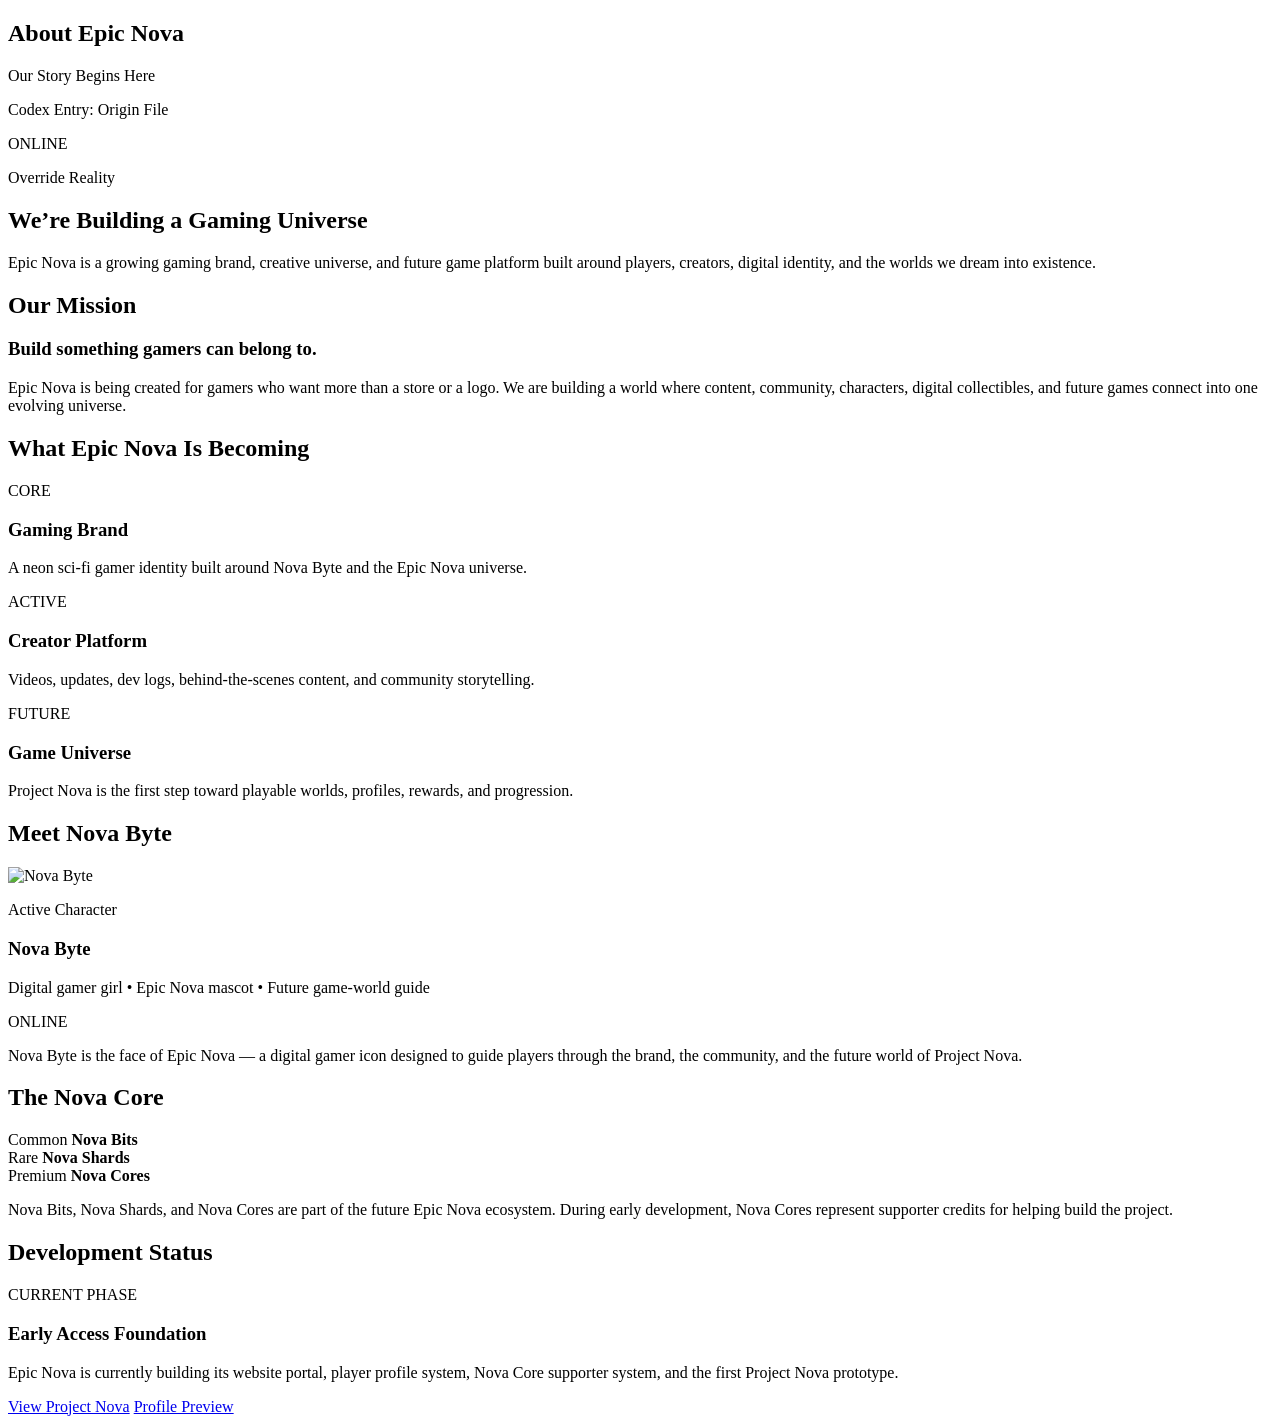
==== about.html @ b068dabb "Create about.html" ====
<!--html code-->

<!DOCTYPE html>
 <html lang="en">
  <head>
    <meta charset="UTF-8" />
    <meta name="viewport" content="width=device-width,initial-scale=1.0" />

   <title>About Epic Nova | Our Mission</title>

   <link rel="stylesheet" href="CSS/style.css" />
  </head>

  <body>

    <div id="navbar"></div>

  <main class="about-page">

    <section class="hud-card about-terminal">

      <div class="hud-top">
        <div>
          <h2>About Epic Nova</h2>

          <p class="subtitle">
            Our Story Begins Here
          </p>

          <p class="eyebrow">
            Codex Entry: Origin File
          </p>
        </div>

        <span class="status">ONLINE</span>
      </div>

      <div class="terminal-hero">
        <p class="eyebrow">Override Reality</p>
        <h1>We’re Building a Gaming Universe</h1>
        <p>
          Epic Nova is a growing gaming brand, creative universe, and future game platform
          built around players, creators, digital identity, and the worlds we dream into existence.
        </p>
      </div>

      <section class="dev-section">
        <h2>Our Mission</h2>

        <div class="log-card">
          <h3>Build something gamers can belong to.</h3>
          <p>
            Epic Nova is being created for gamers who want more than a store or a logo.
            We are building a world where content, community, characters, digital collectibles,
            and future games connect into one evolving universe.
          </p>
        </div>
      </section>

      <section class="dev-section">
        <h2>What Epic Nova Is Becoming</h2>

        <div class="unlock-grid">

          <div class="unlock-card">
            <span>CORE</span>
            <h3>Gaming Brand</h3>
            <p>A neon sci-fi gamer identity built around Nova Byte and the Epic Nova universe.</p>
          </div>

          <div class="unlock-card">
            <span>ACTIVE</span>
            <h3>Creator Platform</h3>
            <p>Videos, updates, dev logs, behind-the-scenes content, and community storytelling.</p>
          </div>

          <div class="unlock-card">
            <span>FUTURE</span>
            <h3>Game Universe</h3>
            <p>Project Nova is the first step toward playable worlds, profiles, rewards, and progression.</p>
          </div>

        </div>
      </section>

      <section class="dev-section">
        <h2>Meet Nova Byte</h2>

        <div class="player-card nova-guide-card">
          <div class="avatar-frame">
            <img 
              src="images/Nova-Profile-Pic.png"
              alt="Nova Byte"
              class="avatar-image"
            />
          </div>

          <div class="player-info">
            <p class="player-label">Active Character</p>
            <h3>Nova Byte</h3>
            <p>Digital gamer girl • Epic Nova mascot • Future game-world guide</p>
          </div>

          <div class="player-badge">ONLINE</div>
        </div>

        <p class="store-note">
          Nova Byte is the face of Epic Nova — a digital gamer icon designed to guide players
          through the brand, the community, and the future world of Project Nova.
        </p>
      </section>

      <section class="dev-section">
        <h2>The Nova Core</h2>

        <div class="terminal-grid">

          <div class="terminal-panel">
            <span class="panel-label">Common</span>
            <strong>Nova Bits</strong>
          </div>

          <div class="terminal-panel">
            <span class="panel-label">Rare</span>
            <strong>Nova Shards</strong>
          </div>

          <div class="terminal-panel">
            <span class="panel-label">Premium</span>
            <strong>Nova Cores</strong>
          </div>

        </div>

        <p class="store-note">
          Nova Bits, Nova Shards, and Nova Cores are part of the future Epic Nova ecosystem.
          During early development, Nova Cores represent supporter credits for helping build the project.
        </p>
      </section>

      <section class="dev-section">
        <h2>Development Status</h2>

        <div class="log-card">
          <p class="log-date">CURRENT PHASE</p>
          <h3>Early Access Foundation</h3>
          <p>
            Epic Nova is currently building its website portal, player profile system,
            Nova Core supporter system, and the first Project Nova prototype.
          </p>
        </div>
      </section>

      <div class="hud-buttons">
        <a href="project-nova.html" class="btn ghost">View Project Nova</a>
        <a href="profile.html" class="btn">Profile Preview</a>
      </div>

    </section>

  </main>

   <div id="footer"></div>

   <script src="JS/script.js"></script>
  </body>
 </html>
---- CSS/style.css ----
/*code*/
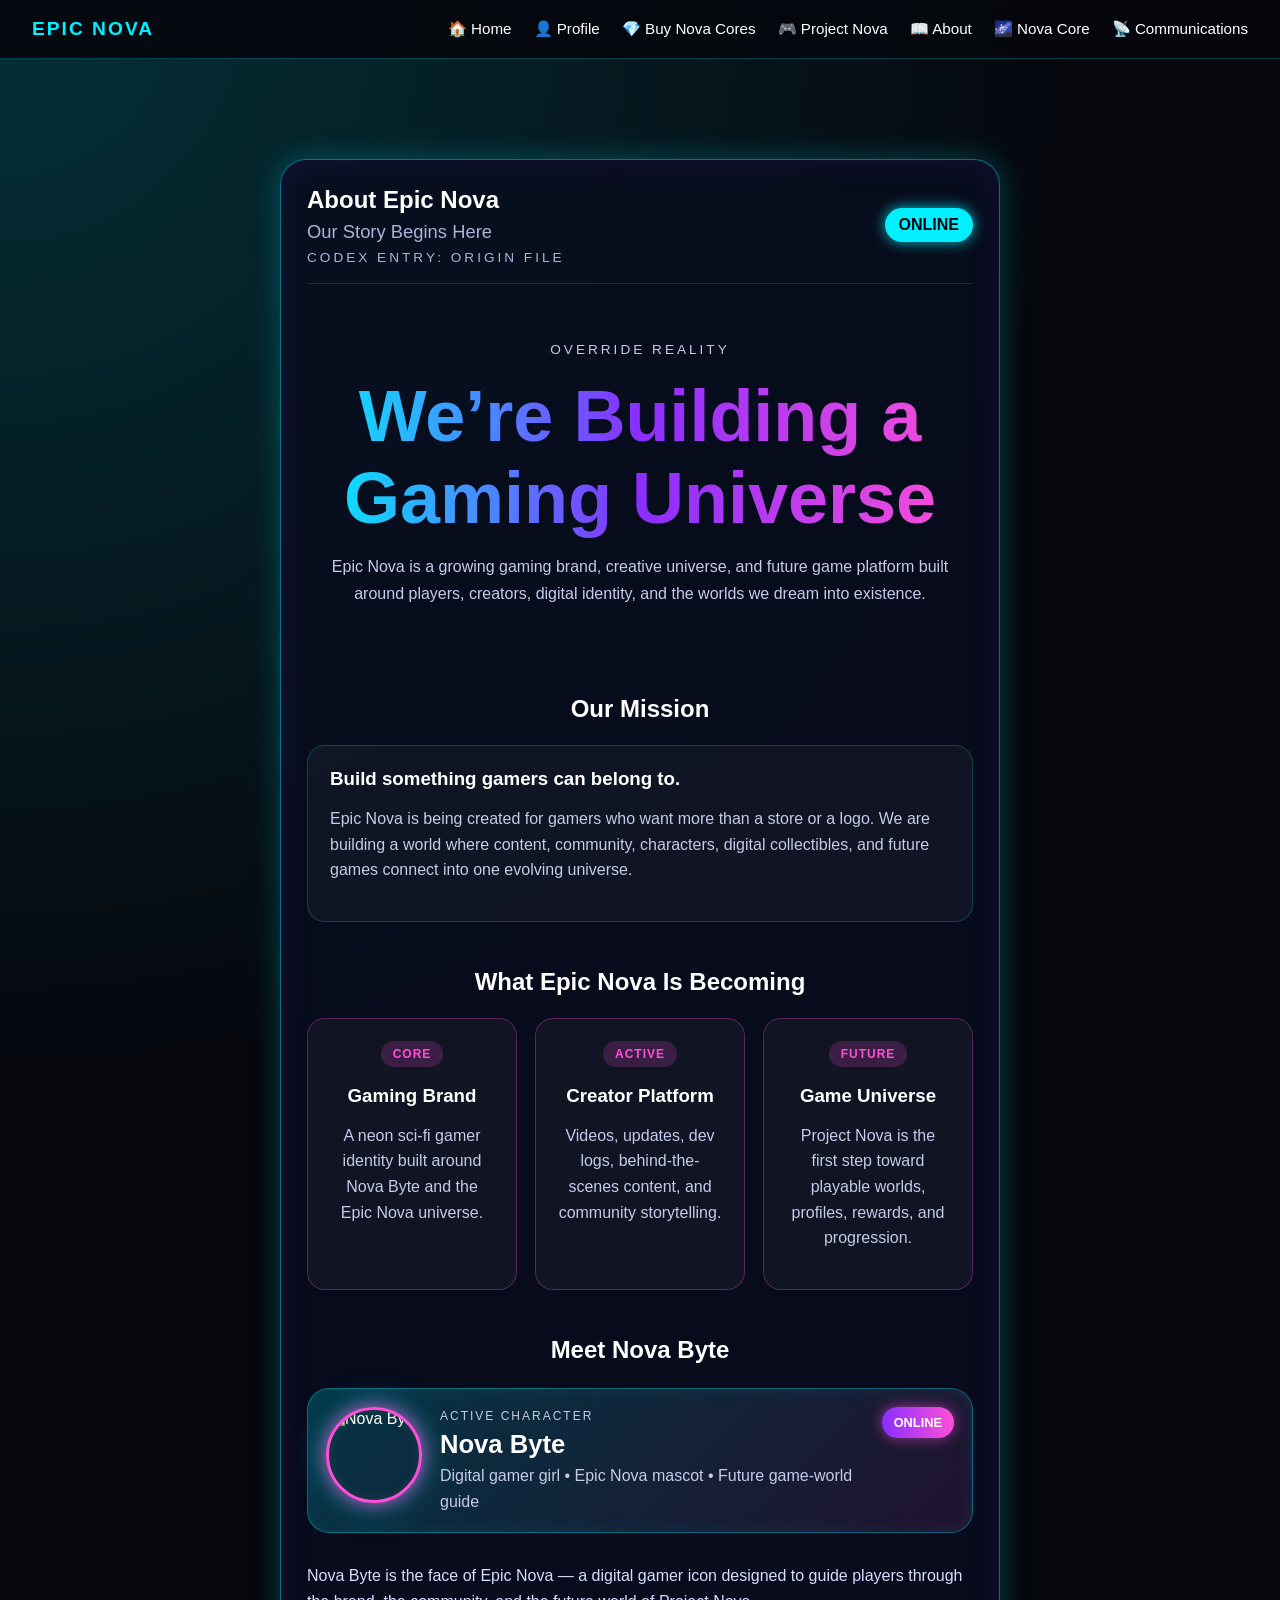
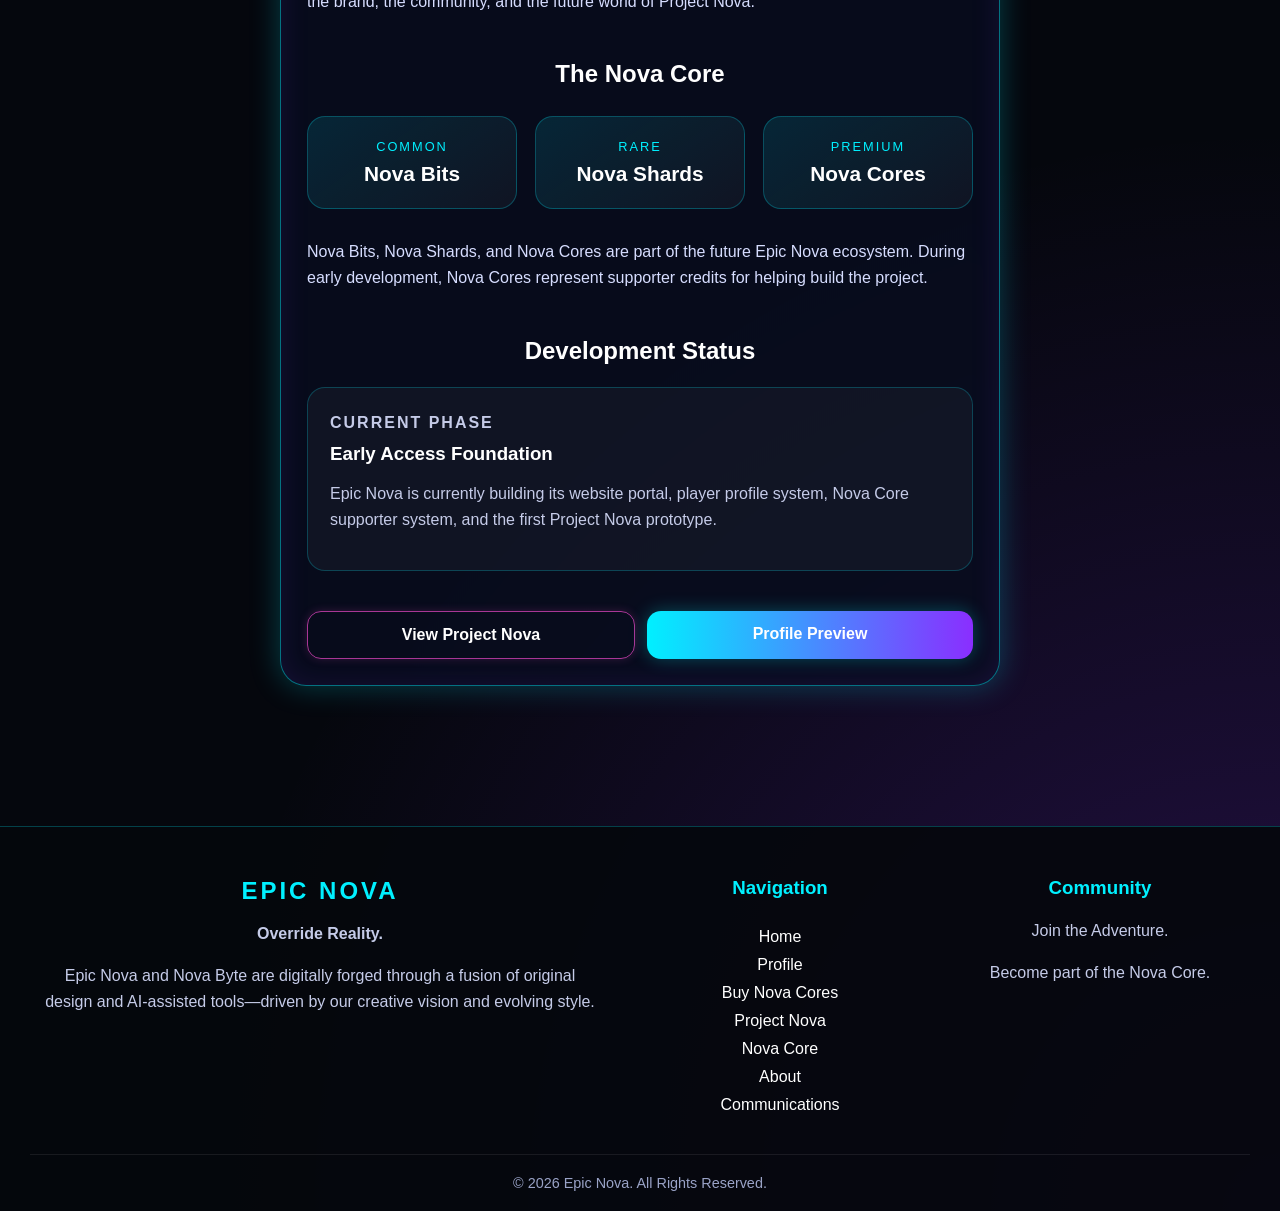
==== commit 1a577489: "Update about.html" ====
--- a/about.html
+++ b/about.html
@@ -89,7 +89,7 @@
         <div class="player-card nova-guide-card">
           <div class="avatar-frame">
             <img 
-              src="images/Nova-Profile-Pic.png"
+              src="./images/Nova-Profile-Pic.png"
               alt="Nova Byte"
               class="avatar-image"
             />
--- a/CSS/style.css
+++ b/CSS/style.css
@@ -1 +1,994 @@
-/*code*/
+* {
+  box-sizing: border-box;
+}
+
+html {
+  scroll-behavior: smooth;
+}
+
+body {
+  margin: 0;
+  font-family: Arial, sans-serif;
+  color: white;
+  background:
+    radial-gradient(circle at top left, rgba(0, 240, 255, 0.18), transparent 35%),
+    radial-gradient(circle at bottom right, rgba(138, 46, 255, 0.25), transparent 35%),
+    #05070d;
+}
+
+/* ===========================
+   NAVIGATION
+=========================== */
+
+.main-nav {
+  width: 100%;
+  display: flex;
+  justify-content: space-between;
+  align-items: center;
+  padding: 18px 32px;
+  background: rgba(5, 7, 13, 0.9);
+  border-bottom: 1px solid rgba(0, 240, 255, 0.25);
+  backdrop-filter: blur(14px);
+  position: sticky;
+  top: 0;
+  z-index: 1000;
+}
+
+.nav-logo {
+  font-size: 1.2rem;
+  font-weight: bold;
+  text-decoration: none;
+  color: #00f0ff;
+  letter-spacing: 2px;
+}
+
+.nav-links {
+  display: flex;
+  gap: 22px;
+  flex-wrap: wrap;
+}
+
+.nav-links a {
+  color: white;
+  text-decoration: none;
+  font-size: 0.95rem;
+  transition: 0.2s;
+}
+
+.nav-links a:hover {
+  color: #00f0ff;
+  text-shadow: 0 0 12px #00f0ff;
+}
+
+/* ===========================
+   HERO
+=========================== */
+
+.hero {
+  min-height: 100vh;
+  padding: 40px 20px 70px;
+  text-align: center;
+}
+
+.logo {
+  width: min(85vw, 520px);
+  margin-bottom: 20px;
+  filter: drop-shadow(0 0 24px rgba(0, 240, 255, 0.45));
+}
+
+.eyebrow {
+  color: #00f0ff;
+  text-transform: uppercase;
+  letter-spacing: 3px;
+  font-size: 0.85rem;
+}
+
+h1 {
+  margin: 0;
+  font-size: clamp(3rem, 10vw, 6rem);
+  background: linear-gradient(90deg, #00f0ff, #8a2eff, #ff4fd8);
+  -webkit-background-clip: text;
+  -webkit-text-fill-color: transparent;
+}
+
+.tagline {
+  margin-top: 8px;
+  font-size: 1.4rem;
+  color: #cfd7ff;
+}
+
+/* ===========================
+   HUD CARD
+=========================== */
+
+.hud-card {
+  width: min(100%, 720px);
+  margin: 40px auto 0;
+  padding: 26px;
+  border-radius: 26px;
+  background: rgba(8, 13, 30, 0.88);
+  border: 1px solid rgba(0, 240, 255, 0.45);
+  box-shadow:
+    0 0 30px rgba(0, 240, 255, 0.25),
+    inset 0 0 30px rgba(138, 46, 255, 0.12);
+  backdrop-filter: blur(12px);
+}
+
+.hud-top {
+  display: flex;
+  justify-content: space-between;
+  align-items: center;
+  text-align: left;
+  padding-bottom: 18px;
+  border-bottom: 1px solid rgba(255, 255, 255, 0.12);
+}
+
+.hud-top h2 {
+  margin: 0;
+}
+
+.hud-top p {
+  margin: 4px 0 0;
+  color: #aab4d8;
+}
+
+.status {
+  padding: 8px 14px;
+  border-radius: 999px;
+  background: #00f0ff;
+  color: #05070d;
+  font-weight: bold;
+  box-shadow: 0 0 14px rgba(0, 240, 255, 0.8);
+}
+
+/* ===========================
+   PLAYER CARD
+=========================== */
+
+.player-card {
+  margin: 24px 0;
+  padding: 18px;
+  display: flex;
+  align-items: center;
+  gap: 18px;
+  border-radius: 22px;
+  background: linear-gradient(
+    135deg,
+    rgba(0, 240, 255, 0.18),
+    rgba(255, 79, 216, 0.1)
+  );
+  border: 1px solid rgba(0, 240, 255, 0.35);
+  box-shadow: inset 0 0 22px rgba(0, 240, 255, 0.08);
+}
+
+.avatar-ring,
+.avatar-frame {
+  width: 96px;
+  height: 96px;
+  border-radius: 50%;
+  overflow: hidden;
+  flex-shrink: 0;
+  border: 3px solid #ff4fd8;
+  box-shadow:
+    0 0 18px rgba(255, 79, 216, 0.75),
+    0 0 35px rgba(0, 240, 255, 0.45),
+    inset 0 0 12px rgba(255, 255, 255, 0.08);
+}
+
+.avatar-ring {
+  display: flex;
+  align-items: center;
+  justify-content: center;
+  color: #00f0ff;
+  font-weight: bold;
+  font-size: 1.2rem;
+}
+
+.avatar-image {
+  width: 100%;
+  height: 100%;
+  object-fit: cover;
+  display: block;
+}
+
+/* Nova Guide Card */
+
+.nova-guide-card {
+  align-items: flex-start;
+}
+
+.nova-guide-card .player-info p {
+  line-height: 1.6;
+}
+
+.nova-ready {
+  margin-top: 12px !important;
+  color: #00f0ff !important;
+  font-weight: bold;
+}
+
+.player-info {
+  flex: 1;
+  text-align: left;
+}
+
+.player-label {
+  margin: 0;
+  color: #00f0ff;
+  font-size: 0.75rem;
+  text-transform: uppercase;
+  letter-spacing: 2px;
+}
+
+.player-info h3 {
+  margin: 4px 0;
+  font-size: 1.6rem;
+}
+
+.player-info p {
+  margin: 0;
+  color: #c5cbe8;
+}
+
+.player-badge {
+  padding: 8px 12px;
+  border-radius: 999px;
+  background: linear-gradient(90deg, #8a2eff, #ff4fd8);
+  color: white;
+  font-weight: bold;
+  font-size: 0.8rem;
+  box-shadow: 0 0 14px rgba(255, 79, 216, 0.6);
+}
+
+/* ===========================
+   STASH
+=========================== */
+
+.stash-grid {
+  display: grid;
+  grid-template-columns: repeat(3, 1fr);
+  gap: 14px;
+}
+
+.stash-box {
+  padding: 24px;
+  text-align: center;
+  border-radius: 18px;
+  background: linear-gradient(
+    145deg,
+    rgba(0, 240, 255, 0.12),
+    rgba(255, 255, 255, 0.04)
+  );
+  border: 1px solid rgba(0, 240, 255, 0.25);
+  transition: 0.25s ease;
+}
+
+.stash-box:hover {
+  transform: translateY(-4px);
+}
+
+.currency-icon {
+  width: 90px;
+  height: 90px;
+  object-fit: contain;
+  display: block;
+  margin: 0 auto 10px;
+  filter: drop-shadow(0 0 12px rgba(0, 240, 255, 0.7));
+  transition: 0.25s ease;
+}
+
+.stash-box:hover .currency-icon {
+  transform: scale(1.12);
+}
+
+.stash-box span {
+  display: block;
+  color: #aaf6ff;
+  font-size: 0.8rem;
+  margin-bottom: 8px;
+}
+
+.stash-box strong {
+  display: block;
+  font-size: 2.4rem;
+  font-weight: 800;
+  text-shadow: 0 0 12px rgba(0, 240, 255, 0.8);
+}
+
+.premium,
+.featured {
+  border-color: rgba(255, 79, 216, 0.7);
+  box-shadow: 0 0 18px rgba(255, 79, 216, 0.25);
+}
+
+/* ===========================
+   ENERGY
+=========================== */
+
+.energy-bar {
+  margin: 24px 0;
+}
+
+.energy-label {
+  display: flex;
+  justify-content: space-between;
+  margin-bottom: 8px;
+  color: #cfd7ff;
+}
+
+.bar {
+  height: 14px;
+  border-radius: 999px;
+  overflow: hidden;
+  background: #101629;
+  border: 1px solid rgba(0, 240, 255, 0.4);
+}
+
+.fill {
+  width: 72%;
+  height: 100%;
+  background: linear-gradient(90deg, #00f0ff, #8a2eff, #ff4fd8);
+  box-shadow: 0 0 18px rgba(0, 240, 255, 0.8);
+}
+
+/* ===========================
+   BUTTONS
+=========================== */
+
+.hud-buttons {
+  margin-top: 40px;
+  display: flex;
+  gap: 12px;
+  flex-wrap: wrap;
+  justify-content: center;
+}
+
+.hud-buttons .btn {
+  flex: 1;
+  min-width: 180px;
+}
+
+.btn {
+  display: inline-block;
+  padding: 14px 20px;
+  border-radius: 14px;
+  text-decoration: none;
+  text-align: center;
+  color: white;
+  font-weight: bold;
+  background: linear-gradient(90deg, #00f0ff, #8a2eff);
+  box-shadow: 0 0 18px rgba(0, 240, 255, 0.28);
+  transition: 0.2s ease;
+}
+
+.btn:hover {
+  transform: translateY(-2px) scale(1.03);
+}
+
+.ghost {
+  background: transparent;
+  border: 1px solid rgba(255, 79, 216, 0.65);
+  box-shadow: 0 0 10px rgba(255, 79, 216, 0.18);
+}
+
+/* ===========================
+   CONTENT
+=========================== */
+
+.section {
+  padding: 80px 20px;
+  text-align: center;
+}
+
+.section h2 {
+  margin: 0;
+  font-size: clamp(2rem, 6vw, 3rem);
+}
+
+.section p {
+  max-width: 650px;
+  margin: 14px auto;
+  color: #c5cbe8;
+  line-height: 1.6;
+}
+
+.alt {
+  background: rgba(255, 255, 255, 0.03);
+}
+
+/* ===========================
+   FORM
+=========================== */
+
+form {
+  margin-top: 24px;
+}
+
+input {
+  width: min(100%, 340px);
+  padding: 15px;
+  border-radius: 14px;
+  border: 1px solid rgba(0, 240, 255, 0.35);
+  background: rgba(255, 255, 255, 0.08);
+  color: white;
+  text-align: center;
+}
+
+textarea {
+  width: 100%;
+  padding: 15px;
+  border-radius: 14px;
+  border: 1px solid rgba(0,240,255,.35);
+  background: rgba(255,255,255,.08);
+  background-color: rgba(255,255,255,.08);
+  color: white;
+  font-family: inherit;
+  font-size: 1rem;
+  resize: vertical;
+  min-height: 150px;
+
+  appearance: none;
+  -webkit-appearance: none;
+
+  outline: none;
+}
+
+textarea::placeholder {
+  color: #9aa3c7;
+}
+
+.form-btn {
+  margin-left: 8px;
+}
+
+/* ===========================
+   PROFILE / STORE PAGES
+=========================== */
+
+.profile-page,
+.store-page,
+.project-page,
+.about-page {
+  min-height: 100vh;
+  padding: 60px 20px;
+  display: flex;
+  justify-content: center;
+  align-items: flex-start;
+}
+
+.profile-card {
+  max-width: 760px;
+}
+
+.empty-profile {
+  opacity: 0.95;
+}
+
+.profile-form {
+  display: grid;
+  gap: 16px;
+  margin: 24px 0;
+}
+
+.profile-form label {
+  text-align: left;
+  color: #aaf6ff;
+  font-size: 0.85rem;
+  letter-spacing: 1px;
+}
+
+.profile-form input {
+  width: 100%;
+  margin-top: 8px;
+}
+
+/* ===========================
+   NOVA CORE STORE
+=========================== */
+
+.store-note {
+  margin: 30px 0;
+  color: #d6ddff;
+  line-height: 1.6;
+}
+
+.core-pack-grid {
+  display: grid;
+  grid-template-columns: repeat(auto-fit, minmax(220px, 1fr));
+  gap: 24px;
+  margin: 40px 0 50px;
+}
+
+.core-pack {
+  display: flex;
+  flex-direction: column;
+  align-items: center;
+  justify-content: flex-start;
+  text-align: center;
+  text-decoration: none;
+  color: white;
+  padding: 32px 24px 24px;
+  border-radius: 22px;
+  background: linear-gradient(
+    145deg,
+    rgba(0, 240, 255, 0.12),
+    rgba(255, 255, 255, 0.03)
+  );
+  border: 1px solid rgba(0, 240, 255, 0.25);
+  transition: 0.25s;
+}
+
+.core-pack:hover {
+  transform: translateY(-6px) scale(1.02);
+  box-shadow: 0 0 25px rgba(0, 240, 255, 0.35);
+}
+
+.core-pack h3 {
+  margin: 18px 0 10px;
+  color: white;
+  font-size: 1.4rem;
+}
+
+.core-pack strong {
+  display: block;
+  font-size: 2rem;
+  color: #00f0ff;
+  margin-bottom: 8px;
+}
+
+.core-pack span {
+  font-size: 1.25rem;
+  color: #ff4fd8;
+  font-weight: bold;
+}
+
+.pack-ribbon {
+  display: inline-block;
+  margin-top: 12px;
+  margin-bottom: 20px;
+  padding: 8px 16px;
+  border-radius: 999px;
+  background: #00f0ff;
+  color: #05070d;
+  font-size: 0.8rem;
+  font-weight: bold;
+  letter-spacing: 1px;
+  box-shadow: 0 0 14px rgba(0, 240, 255, 0.5);
+}
+
+.featured-ribbon {
+  background: linear-gradient(90deg, #8a2eff, #ff4fd8);
+  color: white;
+}
+
+.founder-ribbon {
+  background: linear-gradient(90deg, #ff9c2f, #ffd84d);
+  color: #111;
+}
+
+.purchase-btn {
+  margin-top: 18px;
+  padding: 12px 22px;
+  border-radius: 14px;
+  background: linear-gradient(90deg, #00f0ff, #8a2eff);
+  color: white;
+  font-weight: bold;
+  letter-spacing: 1px;
+  transition: 0.25s;
+  box-shadow: 0 0 14px rgba(0, 240, 255, 0.35);
+}
+
+.core-pack:hover .purchase-btn {
+  transform: scale(1.05);
+  box-shadow: 0 0 20px rgba(0, 240, 255, 0.6);
+}
+
+/* ===========================
+   PROJECT NOVA / ABOUT
+=========================== */
+
+.project-terminal,
+.about-terminal {
+  max-width: 900px;
+}
+
+.terminal-hero {
+  padding: 40px 0 28px;
+  text-align: center;
+}
+
+.terminal-hero h1 {
+  font-size: clamp(2.2rem, 7vw, 4.5rem);
+  margin: 10px 0;
+}
+
+.terminal-hero p {
+  max-width: 720px;
+  margin: 14px auto;
+  color: #c5cbe8;
+  line-height: 1.7;
+}
+
+.terminal-grid,
+.unlock-grid {
+  display: grid;
+  grid-template-columns: repeat(3, 1fr);
+  gap: 18px;
+}
+
+.terminal-grid {
+  margin: 28px 0;
+}
+
+.terminal-panel,
+.unlock-card,
+.log-card {
+  padding: 22px;
+  border-radius: 18px;
+  background: rgba(255, 255, 255, 0.04);
+}
+
+.terminal-panel {
+  text-align: center;
+  background: linear-gradient(
+    145deg,
+    rgba(0, 240, 255, 0.12),
+    rgba(255, 255, 255, 0.04)
+  );
+  border: 1px solid rgba(0, 240, 255, 0.25);
+}
+
+.panel-label {
+  display: block;
+  margin-bottom: 8px;
+  color: #00f0ff;
+  text-transform: uppercase;
+  letter-spacing: 2px;
+  font-size: 0.8rem;
+}
+
+.terminal-panel strong {
+  font-size: 1.3rem;
+}
+
+.dev-section {
+  margin-top: 46px;
+}
+
+.dev-section h2 {
+  margin-bottom: 22px;
+  color: white;
+  text-align: center;
+}
+
+.progress-item {
+  margin-bottom: 20px;
+}
+
+.progress-label {
+  display: flex;
+  justify-content: space-between;
+  margin-bottom: 8px;
+  color: #cfd7ff;
+}
+
+.progress-100 { width: 100%; }
+.progress-90 { width: 90%; }
+.progress-60 { width: 60%; }
+.progress-50 { width: 50%; }
+.progress-35 { width: 35%; }
+.progress-25 { width: 25%; }
+.progress-10 { width: 10%; }
+
+.log-card {
+  margin-bottom: 18px;
+  border: 1px solid rgba(0, 240, 255, 0.22);
+}
+
+.log-date {
+  margin: 0 0 8px;
+  color: #00f0ff;
+  letter-spacing: 2px;
+  font-weight: bold;
+}
+
+.log-card h3 {
+  margin: 0 0 10px;
+}
+
+.log-card p,
+.unlock-card p {
+  color: #c5cbe8;
+  line-height: 1.6;
+}
+
+.unlock-card {
+  text-align: center;
+  border: 1px solid rgba(255, 79, 216, 0.3);
+}
+
+.unlock-card span {
+  display: inline-block;
+  margin-bottom: 10px;
+  padding: 6px 12px;
+  border-radius: 999px;
+  background: rgba(255, 79, 216, 0.18);
+  color: #ff4fd8;
+  font-size: 0.75rem;
+  font-weight: bold;
+  letter-spacing: 1px;
+}
+
+.unlock-card h3 {
+  margin: 8px 0;
+}
+
+/* ===========================
+   FOOTER
+=========================== */
+
+.site-footer {
+  margin-top: 80px;
+  background: rgba(5, 7, 13, 0.92);
+  border-top: 1px solid rgba(0, 240, 255, 0.25);
+  padding: 50px 30px 20px;
+  text-align: center;
+  color: #9aa3c7;
+}
+
+.footer-content {
+  max-width: 1200px;
+  margin: auto;
+  display: grid;
+  grid-template-columns: 2fr 1fr 1fr;
+  gap: 40px;
+}
+
+.footer-brand h2 {
+  margin: 0;
+  color: #00f0ff;
+  letter-spacing: 3px;
+}
+
+.footer-tagline {
+  color: #ff4fd8;
+  font-weight: bold;
+}
+
+.footer-brand p,
+.footer-contact p {
+  color: #c5cbe8;
+  line-height: 1.6;
+}
+
+.footer-links {
+  display: flex;
+  flex-direction: column;
+  gap: 10px;
+}
+
+.footer-links h3,
+.footer-contact h3 {
+  margin-top: 0;
+  color: #00f0ff;
+}
+
+.footer-links a {
+  color: white;
+  text-decoration: none;
+  transition: 0.2s;
+}
+
+.footer-links a:hover {
+  color: #00f0ff;
+  transform: translateX(5px);
+}
+
+.footer-bottom {
+  margin-top: 40px;
+  padding-top: 20px;
+  border-top: 1px solid rgba(255, 255, 255, 0.08);
+  text-align: center;
+  color: #9aa3c7;
+  font-size: 0.9rem;
+}
+
+/* ===========================
+   TABLET / SMALL DESKTOP
+=========================== */
+
+@media (max-width: 900px) {
+  .main-nav {
+    flex-direction: column;
+    padding: 20px;
+  }
+
+  .nav-links {
+    justify-content: center;
+    margin-top: 15px;
+    gap: 14px;
+  }
+}
+
+@media (max-width: 800px) {
+  .footer-content,
+  .terminal-grid,
+  .unlock-grid {
+    grid-template-columns: 1fr;
+  }
+
+  .footer-content {
+    text-align: center;
+  }
+
+  .footer-links {
+    align-items: center;
+  }
+
+  .project-page,
+  .about-page,
+  .store-page,
+  .profile-page {
+    padding: 30px 14px;
+  }
+}
+
+/* ===========================
+   MOBILE
+=========================== */
+
+@media (max-width: 700px) {
+  .hero {
+    padding: 24px 14px 50px;
+  }
+
+  .logo {
+    width: min(90vw, 420px);
+  }
+
+  .hud-card {
+    width: 100%;
+    margin: 24px auto 0;
+    padding: 18px;
+    border-radius: 22px;
+  }
+
+  .hud-top {
+    flex-direction: column;
+    text-align: center;
+    gap: 10px;
+  }
+
+  .hud-top h2 {
+    font-size: 1.8rem;
+  }
+
+  .hud-top p {
+    font-size: 1rem;
+  }
+
+  .status {
+    padding: 8px 18px;
+    font-size: 0.95rem;
+  }
+
+  .player-card {
+    flex-direction: column;
+    text-align: center;
+    padding: 16px;
+    gap: 14px;
+  }
+
+  .player-info {
+    text-align: center;
+  }
+
+  .player-info h3 {
+    font-size: 1.9rem;
+  }
+
+  .player-info p {
+    font-size: 1rem;
+  }
+
+  .player-label {
+    font-size: 0.8rem;
+  }
+
+  .stash-grid {
+    grid-template-columns: 1fr;
+    gap: 14px;
+  }
+
+  .stash-box {
+    padding: 18px;
+  }
+
+  .currency-icon {
+    width: 72px;
+    height: 72px;
+  }
+
+  .stash-box strong {
+    font-size: 2.8rem;
+  }
+
+  .hud-buttons {
+    flex-direction: column;
+    gap: 10px;
+  }
+
+  .hud-buttons .btn {
+    min-width: 100%;
+  }
+
+  .form-btn {
+    display: block;
+    width: min(100%, 340px);
+    margin: 12px auto 0;
+  }
+}
+
+.subtitle {
+  margin: 8px 0 4px;
+  font-size: 1.15rem;
+  color: #cfd7ff;
+  line-height: 1.5;
+}
+
+/* ===========================
+   MOBILE NOVA GUIDE CARD
+=========================== */
+
+@media (max-width: 768px) {
+  .nova-guide-card {
+    display: flex;
+    flex-direction: column;
+    align-items: center;
+    justify-content: center;
+    text-align: center;
+    gap: 20px;
+  }
+
+  .nova-guide-card .avatar-frame {
+    width: 170px;
+    height: 170px;
+    margin: 0 auto;
+    order: 1;
+  }
+
+  .nova-guide-card .player-info {
+    width: 100%;
+    text-align: center;
+    order: 2;
+  }
+
+  .nova-guide-card .player-label {
+    text-align: center;
+  }
+
+  .nova-guide-card h3 {
+    font-size: 2rem;
+    margin-bottom: 14px;
+  }
+
+  .nova-guide-card p {
+    font-size: 1.05rem;
+    line-height: 1.75;
+  }
+
+  .nova-ready {
+    margin-top: 18px !important;
+  }
+
+  .nova-guide-card .player-badge {
+    order: 3;
+    align-self: center;
+    margin-top: 10px;
+  }
+
+  .subtitle {
+    text-align: center;
+    font-size: 1.05rem;
+  }
+}
